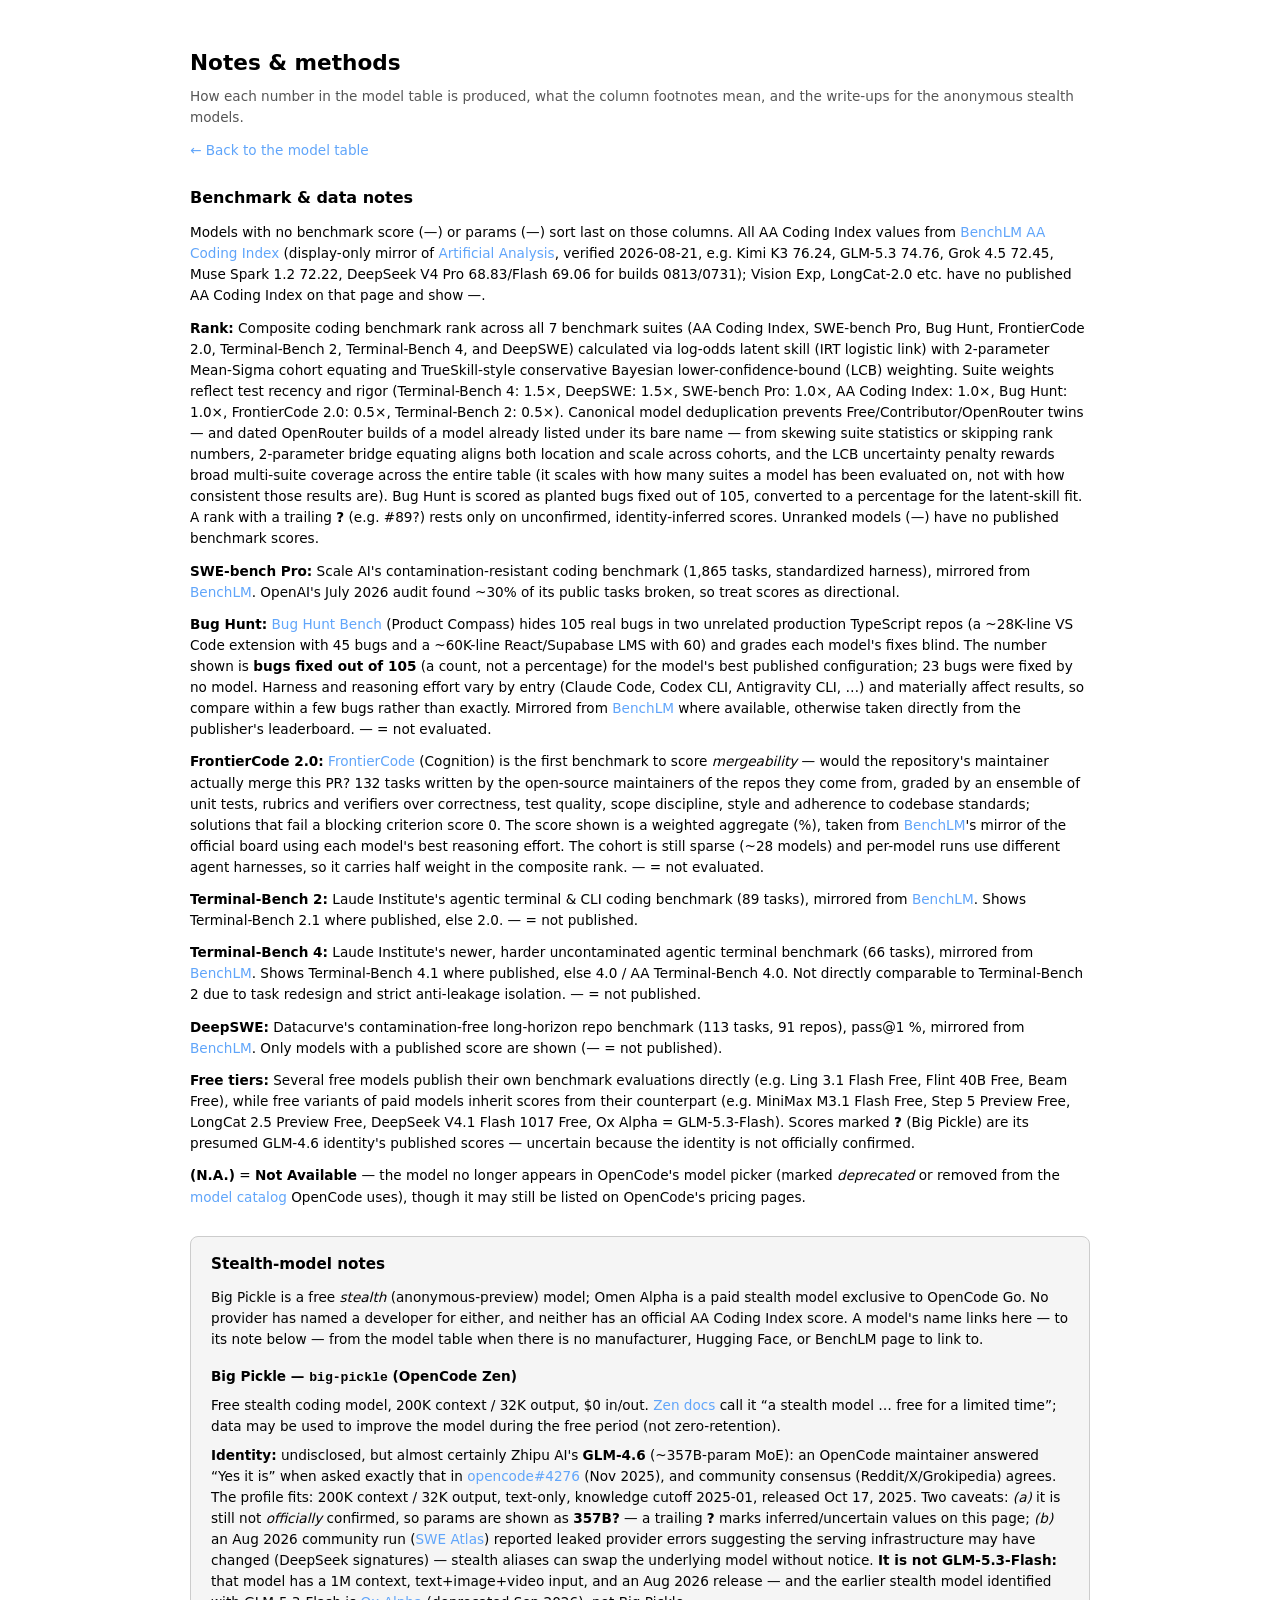
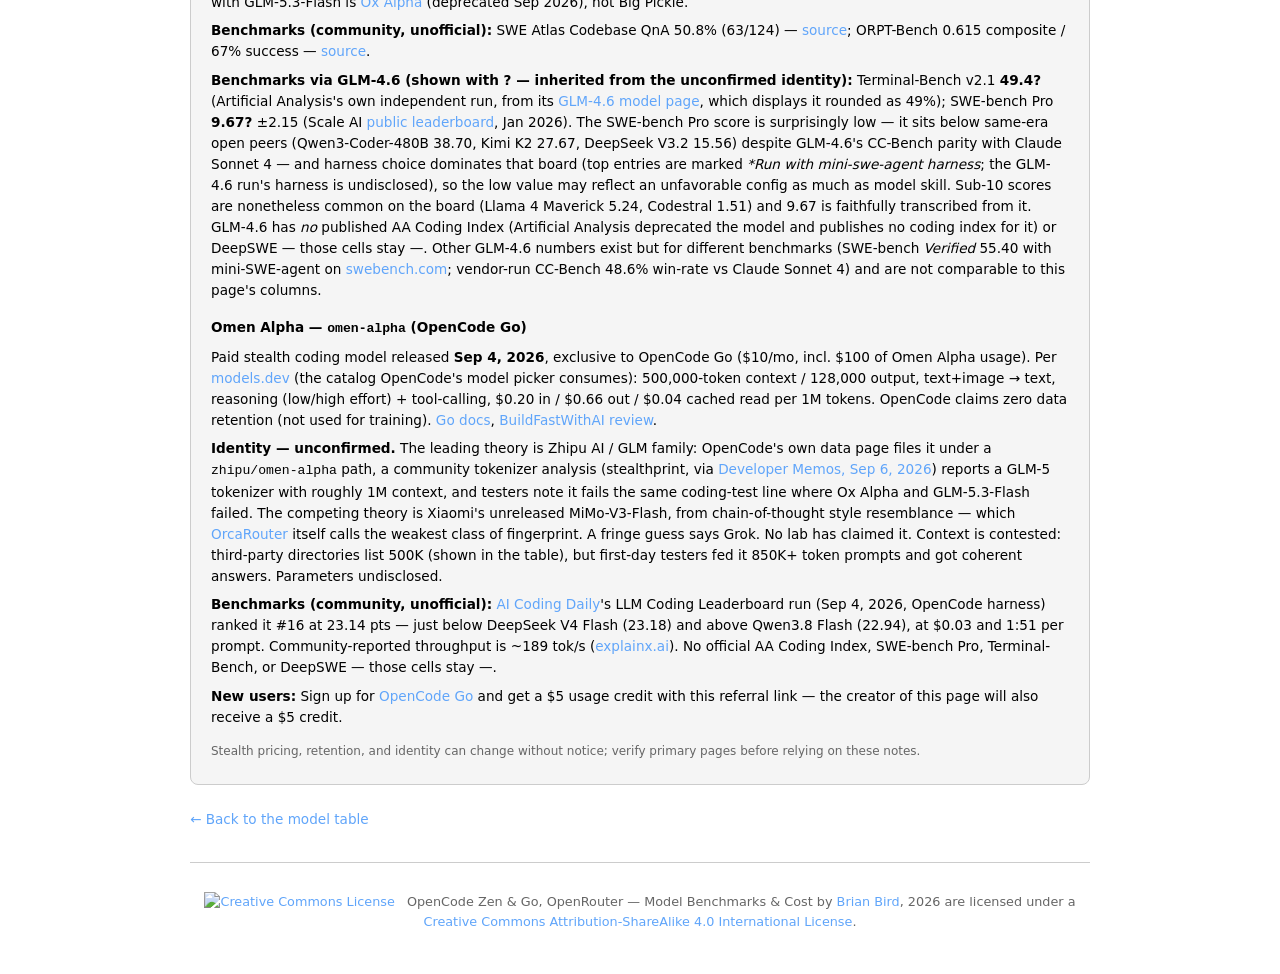
==== docs/notes.html @ cb59b264 "Split the page into a short-intro landing page and a separate notes page" ====
<!DOCTYPE html>
<!-- Companion page to docs/index.html: benchmark methods, data notes and the
     stealth-model write-ups. Linked from the bottom of the model table. -->
<html lang="en">
<head>
<meta charset="UTF-8">
<meta name="viewport" content="width=device-width, initial-scale=1.0">
<title>Notes &amp; Methods — OpenCode Zen &amp; Go, OpenRouter Model Benchmarks</title>
<link rel="stylesheet" href="notes.css">
</head>
<body>
  <h1>Notes &amp; methods</h1>
  <p class="lede">How each number in the model table is produced, what the column footnotes mean, and the write-ups for the anonymous stealth models.</p>
  <p class="backlink"><a href="index.html">&larr; Back to the model table</a></p>

  <h2>Benchmark &amp; data notes</h2>
  <p class="note">Models with no benchmark score (—) or params (—) sort last on those columns. All AA Coding Index values from <a href="https://benchlm.ai/benchmarks/aacodingindex" target="_blank" rel="noopener noreferrer">BenchLM AA Coding Index</a> (display-only mirror of <a href="https://artificialanalysis.ai/leaderboards/models" target="_blank" rel="noopener noreferrer">Artificial Analysis</a>, verified 2026-08-21, e.g. Kimi K3 76.24, GLM-5.3 74.76, Grok 4.5 72.45, Muse Spark 1.2 72.22, DeepSeek V4 Pro 68.83/Flash 69.06 for builds 0813/0731); Vision Exp, LongCat-2.0 etc. have no published AA Coding Index on that page and show —.</p>
  <p class="note"><strong>Rank:</strong> Composite coding benchmark rank across all 7 benchmark suites (AA Coding Index, SWE-bench Pro, Bug Hunt, FrontierCode 2.0, Terminal-Bench 2, Terminal-Bench 4, and DeepSWE) calculated via log-odds latent skill (IRT logistic link) with 2-parameter Mean-Sigma cohort equating and TrueSkill-style conservative Bayesian lower-confidence-bound (LCB) weighting. Suite weights reflect test recency and rigor (Terminal-Bench 4: 1.5×, DeepSWE: 1.5×, SWE-bench Pro: 1.0×, AA Coding Index: 1.0×, Bug Hunt: 1.0×, FrontierCode 2.0: 0.5×, Terminal-Bench 2: 0.5×). Canonical model deduplication prevents Free/Contributor/OpenRouter twins — and dated OpenRouter builds of a model already listed under its bare name — from skewing suite statistics or skipping rank numbers, 2-parameter bridge equating aligns both location and scale across cohorts, and the LCB uncertainty penalty rewards broad multi-suite coverage across the entire table (it scales with how many suites a model has been evaluated on, not with how consistent those results are). Bug Hunt is scored as planted bugs fixed out of 105, converted to a percentage for the latent-skill fit. A rank with a trailing <strong>?</strong> (e.g. #89?) rests only on unconfirmed, identity-inferred scores. Unranked models (—) have no published benchmark scores.</p>
  <p class="note"><strong>SWE-bench Pro:</strong> Scale AI's contamination-resistant coding benchmark (1,865 tasks, standardized harness), mirrored from <a href="https://benchlm.ai/benchmarks/swe-bench-pro" target="_blank" rel="noopener noreferrer">BenchLM</a>. OpenAI's July 2026 audit found ~30% of its public tasks broken, so treat scores as directional.</p>
  <p class="note"><strong>Bug Hunt:</strong> <a href="https://bughunt.productcompass.pm/" target="_blank" rel="noopener noreferrer">Bug Hunt Bench</a> (Product Compass) hides 105 real bugs in two unrelated production TypeScript repos (a ~28K-line VS Code extension with 45 bugs and a ~60K-line React/Supabase LMS with 60) and grades each model's fixes blind. The number shown is <strong>bugs fixed out of 105</strong> (a count, not a percentage) for the model's best published configuration; 23 bugs were fixed by no model. Harness and reasoning effort vary by entry (Claude Code, Codex CLI, Antigravity CLI, …) and materially affect results, so compare within a few bugs rather than exactly. Mirrored from <a href="https://benchlm.ai/" target="_blank" rel="noopener noreferrer">BenchLM</a> where available, otherwise taken directly from the publisher's leaderboard. — = not evaluated.</p>
  <p class="note"><strong>FrontierCode 2.0:</strong> <a href="https://cognition.com/frontiercode" target="_blank" rel="noopener noreferrer">FrontierCode</a> (Cognition) is the first benchmark to score <em>mergeability</em> — would the repository's maintainer actually merge this PR? 132 tasks written by the open-source maintainers of the repos they come from, graded by an ensemble of unit tests, rubrics and verifiers over correctness, test quality, scope discipline, style and adherence to codebase standards; solutions that fail a blocking criterion score 0. The score shown is a weighted aggregate (%), taken from <a href="https://benchlm.ai/" target="_blank" rel="noopener noreferrer">BenchLM</a>'s mirror of the official board using each model's best reasoning effort. The cohort is still sparse (~28 models) and per-model runs use different agent harnesses, so it carries half weight in the composite rank. — = not evaluated.</p>
  <p class="note"><strong>Terminal-Bench 2:</strong> Laude Institute's agentic terminal &amp; CLI coding benchmark (89 tasks), mirrored from <a href="https://benchlm.ai/benchmarks/terminal-bench" target="_blank" rel="noopener noreferrer">BenchLM</a>. Shows Terminal-Bench 2.1 where published, else 2.0. — = not published.</p>
  <p class="note"><strong>Terminal-Bench 4:</strong> Laude Institute's newer, harder uncontaminated agentic terminal benchmark (66 tasks), mirrored from <a href="https://benchlm.ai/benchmarks/terminal-bench" target="_blank" rel="noopener noreferrer">BenchLM</a>. Shows Terminal-Bench 4.1 where published, else 4.0 / AA Terminal-Bench 4.0. Not directly comparable to Terminal-Bench 2 due to task redesign and strict anti-leakage isolation. — = not published.</p>
  <p class="note"><strong>DeepSWE:</strong> Datacurve's contamination-free long-horizon repo benchmark (113 tasks, 91 repos), pass@1 %, mirrored from <a href="https://benchlm.ai/benchmarks/deepswe" target="_blank" rel="noopener noreferrer">BenchLM</a>. Only models with a published score are shown (— = not published).</p>
  <p class="note"><strong>Free tiers:</strong> Several free models publish their own benchmark evaluations directly (e.g. Ling 3.1 Flash Free, Flint 40B Free, Beam Free), while free variants of paid models inherit scores from their counterpart (e.g. MiniMax M3.1 Flash Free, Step 5 Preview Free, LongCat 2.5 Preview Free, DeepSeek V4.1 Flash 1017 Free, Ox Alpha = GLM-5.3-Flash). Scores marked <strong>?</strong> (Big Pickle) are its presumed GLM-4.6 identity's published scores — uncertain because the identity is not officially confirmed.</p>
  <p class="note"><strong>(N.A.)</strong> = <strong>Not Available</strong> — the model no longer appears in OpenCode's model picker (marked <em>deprecated</em> or removed from the <a href="https://models.dev/opencode" target="_blank" rel="noopener noreferrer">model catalog</a> OpenCode uses), though it may still be listed on OpenCode's pricing pages.</p>

  <section class="notes" id="stealth-notes">
    <h2>Stealth-model notes</h2>
    <p>Big Pickle is a free <em>stealth</em> (anonymous-preview) model; Omen Alpha is a paid stealth model exclusive to OpenCode Go. No provider has named a developer for either, and neither has an official AA Coding Index score. A model's name links here — to its note below — from the model table when there is no manufacturer, Hugging Face, or BenchLM page to link to.</p>

    <h3 id="big-pickle-note">Big Pickle — <code>big-pickle</code> (OpenCode Zen)</h3>
    <p>Free stealth coding model, 200K context / 32K output, $0 in/out. <a href="https://opencode.ai/docs/zen" target="_blank" rel="noopener noreferrer">Zen docs</a> call it “a stealth model … free for a limited time”; data may be used to improve the model during the free period (not zero-retention).</p>
    <p><strong>Identity:</strong> undisclosed, but almost certainly Zhipu AI's <strong>GLM-4.6</strong> (~357B-param MoE): an OpenCode maintainer answered “Yes it is” when asked exactly that in <a href="https://github.com/anomalyco/opencode/issues/4276" target="_blank" rel="noopener noreferrer">opencode#4276</a> (Nov 2025), and community consensus (Reddit/X/Grokipedia) agrees. The profile fits: 200K context / 32K output, text-only, knowledge cutoff 2025-01, released Oct 17, 2025. Two caveats: <em>(a)</em> it is still not <em>officially</em> confirmed, so params are shown as <strong>357B?</strong> — a trailing <strong>?</strong> marks inferred/uncertain values on this page; <em>(b)</em> an Aug 2026 community run (<a href="https://github.com/PhillipChaffee/big-pickle-swe-atlas" target="_blank" rel="noopener noreferrer">SWE Atlas</a>) reported leaked provider errors suggesting the serving infrastructure may have changed (DeepSeek signatures) — stealth aliases can swap the underlying model without notice. <strong>It is not GLM-5.3-Flash:</strong> that model has a 1M context, text+image+video input, and an Aug 2026 release — and the earlier stealth model identified with GLM-5.3-Flash is <a href="https://huggingface.co/zai-org/GLM-5.3-Flash" target="_blank" rel="noopener noreferrer">Ox Alpha</a> (deprecated Sep 2026), not Big Pickle.</p>
    <p><strong>Benchmarks (community, unofficial):</strong> SWE Atlas Codebase QnA 50.8% (63/124) — <a href="https://github.com/PhillipChaffee/big-pickle-swe-atlas" target="_blank" rel="noopener noreferrer">source</a>; ORPT-Bench 0.615 composite / 67% success — <a href="https://rosspeoples.github.io/orpt-bench/models/opencode-big-pickle.html" target="_blank" rel="noopener noreferrer">source</a>.</p>
    <p><strong>Benchmarks via GLM-4.6 (shown with <strong>?</strong> — inherited from the unconfirmed identity):</strong> Terminal-Bench v2.1 <strong>49.4?</strong> (Artificial Analysis's own independent run, from its <a href="https://artificialanalysis.ai/models/glm-4-6-reasoning" target="_blank" rel="noopener noreferrer">GLM-4.6 model page</a>, which displays it rounded as 49%); SWE-bench Pro <strong>9.67?</strong> ±2.15 (Scale AI <a href="https://labs.scale.com/leaderboard/swe_bench_pro_public" target="_blank" rel="noopener noreferrer">public leaderboard</a>, Jan 2026). The SWE-bench Pro score is surprisingly low — it sits below same-era open peers (Qwen3-Coder-480B 38.70, Kimi K2 27.67, DeepSeek V3.2 15.56) despite GLM-4.6's CC-Bench parity with Claude Sonnet 4 — and harness choice dominates that board (top entries are marked <em>*Run with mini-swe-agent harness</em>; the GLM-4.6 run's harness is undisclosed), so the low value may reflect an unfavorable config as much as model skill. Sub-10 scores are nonetheless common on the board (Llama 4 Maverick 5.24, Codestral 1.51) and 9.67 is faithfully transcribed from it. GLM-4.6 has <em>no</em> published AA Coding Index (Artificial Analysis deprecated the model and publishes no coding index for it) or DeepSWE — those cells stay —. Other GLM-4.6 numbers exist but for different benchmarks (SWE-bench <em>Verified</em> 55.40 with mini-SWE-agent on <a href="https://www.swebench.com/" target="_blank" rel="noopener noreferrer">swebench.com</a>; vendor-run CC-Bench 48.6% win-rate vs Claude Sonnet 4) and are not comparable to this page's columns.</p>

    <h3 id="omen-alpha-note">Omen Alpha — <code>omen-alpha</code> (OpenCode Go)</h3>
    <p>Paid stealth coding model released <strong>Sep 4, 2026</strong>, exclusive to OpenCode Go ($10/mo, incl. $100 of Omen Alpha usage). Per <a href="https://models.dev/" target="_blank" rel="noopener noreferrer">models.dev</a> (the catalog OpenCode's model picker consumes): 500,000-token context / 128,000 output, text+image → text, reasoning (low/high effort) + tool-calling, $0.20 in / $0.66 out / $0.04 cached read per 1M tokens. OpenCode claims zero data retention (not used for training). <a href="https://opencode.ai/docs/go/" target="_blank" rel="noopener noreferrer">Go docs</a>, <a href="https://www.buildfastwithai.com/blogs/omen-alpha-review" target="_blank" rel="noopener noreferrer">BuildFastWithAI review</a>.</p>
    <p><strong>Identity — unconfirmed.</strong> The leading theory is Zhipu AI / GLM family: OpenCode's own data page files it under a <code>zhipu/omen-alpha</code> path, a community tokenizer analysis (stealthprint, via <a href="https://developermemos.com/posts/omen-alpha-opencode-go-stealth-model/" target="_blank" rel="noopener noreferrer">Developer Memos, Sep 6, 2026</a>) reports a GLM-5 tokenizer with roughly 1M context, and testers note it fails the same coding-test line where Ox Alpha and GLM-5.3-Flash failed. The competing theory is Xiaomi's unreleased MiMo-V3-Flash, from chain-of-thought style resemblance — which <a href="https://www.orcarouter.ai/blog/omen-alpha-stealth-model" target="_blank" rel="noopener noreferrer">OrcaRouter</a> itself calls the weakest class of fingerprint. A fringe guess says Grok. No lab has claimed it. Context is contested: third-party directories list 500K (shown in the table), but first-day testers fed it 850K+ token prompts and got coherent answers. Parameters undisclosed.</p>
    <p><strong>Benchmarks (community, unofficial):</strong> <a href="https://aicodingdaily.com/model/omen-alpha" target="_blank" rel="noopener noreferrer">AI Coding Daily</a>'s LLM Coding Leaderboard run (Sep 4, 2026, OpenCode harness) ranked it #16 at 23.14 pts — just below DeepSeek V4 Flash (23.18) and above Qwen3.8 Flash (22.94), at $0.03 and 1:51 per prompt. Community-reported throughput is ~189 tok/s (<a href="https://www.explainx.ai/blog/opencode-omen-alpha-mystery-model-cheap-2026" target="_blank" rel="noopener noreferrer">explainx.ai</a>). No official AA Coding Index, SWE-bench Pro, Terminal-Bench, or DeepSWE — those cells stay —.</p>

    <p><strong>New users:</strong> Sign up for <a href="https://opencode.ai/go?ref=QKDZ8C7R68" target="_blank" rel="noopener noreferrer">OpenCode Go</a> and get a $5 usage credit with this referral link — the creator of this page will also receive a $5 credit.</p>

    <p class="footer" style="margin-top:0.9rem">Stealth pricing, retention, and identity can change without notice; verify primary pages before relying on these notes.</p>
   </section>

  <p class="backlink" style="margin-top:1.5rem"><a href="index.html">&larr; Back to the model table</a></p>

  <footer style="margin-top:2rem; padding-top:1rem; border-top:1px solid #ccc; font-size:0.8rem; color:#666; text-align:center;">
    <p><a href="https://creativecommons.org/licenses/by-sa/4.0/" target="_blank" rel="noopener noreferrer"><img src="https://i.creativecommons.org/l/by-sa/4.0/88x31.png" referrerpolicy="no-referrer" alt="Creative Commons License" style="vertical-align:middle; margin-right:0.5rem; border:0;"></a> <span>OpenCode Zen &amp; Go, OpenRouter — Model Benchmarks &amp; Cost</span> by <a href="https://profbird.dev" target="_blank" rel="noopener noreferrer">Brian Bird</a>, 2026 are licensed under a <a href="https://creativecommons.org/licenses/by-sa/4.0/" target="_blank" rel="noopener noreferrer">Creative Commons Attribution-ShareAlike 4.0 International License</a>.</p>
  </footer>
</body>
</html>
---- docs/notes.css ----
/* Styles for docs/notes.html — the methods/notes page split off index.html.
     Kept separate from index.html's inline sheet (that page carries the table
     and its filter UI); these are the reading styles both pages share. */
  :root { color-scheme: light dark; }
  body {
    font-family: system-ui, -apple-system, "Segoe UI", Roboto, sans-serif;
    margin: 0;
    padding: 2rem;
    max-width: 900px;
    margin-inline: auto;
    line-height: 1.55;
  }
  h1 { font-size: 1.35rem; margin-bottom: 0.35rem; }
  .lede { color: #555; font-size: 0.85rem; margin: 0 0 0.75rem; }
  .backlink { font-size: 0.85rem; margin: 0 0 1.25rem; }
  a { color: #60a5fa; text-decoration: none; }
  a:hover { text-decoration: underline; }
  a:visited { color: #93c5fd; }
  h2 { font-size: 1rem; margin: 1.6rem 0 0.4rem; }
  /* Benchmark / data notes */
  .note { font-size: 0.85rem; margin: 0.7rem 0; }
  .note strong { color: inherit; }
  .notes { background: rgba(128,128,128,0.08); border: 1px solid #ccc; border-radius: 8px; padding: 1rem 1.25rem; margin-top: 1.75rem; font-size: 0.85rem; }
  .notes h2 { font-size: 0.95rem; margin: 0 0 0.65rem 0; }
  .notes h3 { font-size: 0.85rem; margin: 1rem 0 0.3rem 0; }
  .notes p { margin: 0.45rem 0; }
  .notes code { font-size: 0.82rem; }
  .footer { color: #666; font-size: 0.75rem; margin-top: 1rem; }
  /* Highlight the entry a #...-note link jumps to */
  :target { background: rgba(96,165,250,0.14); border-radius: 6px; }
  @media (prefers-color-scheme: dark) {
    .lede { color: #a3b1c6; }
    .footer { color: #94a3b8; }
    .notes { border-color: #334155; }
  }
  @media (max-width: 760px) {
    body { padding: 1rem 0.85rem; }
    h1 { font-size: 1.15rem; }
    .note, .notes { font-size: 0.82rem; }
  }
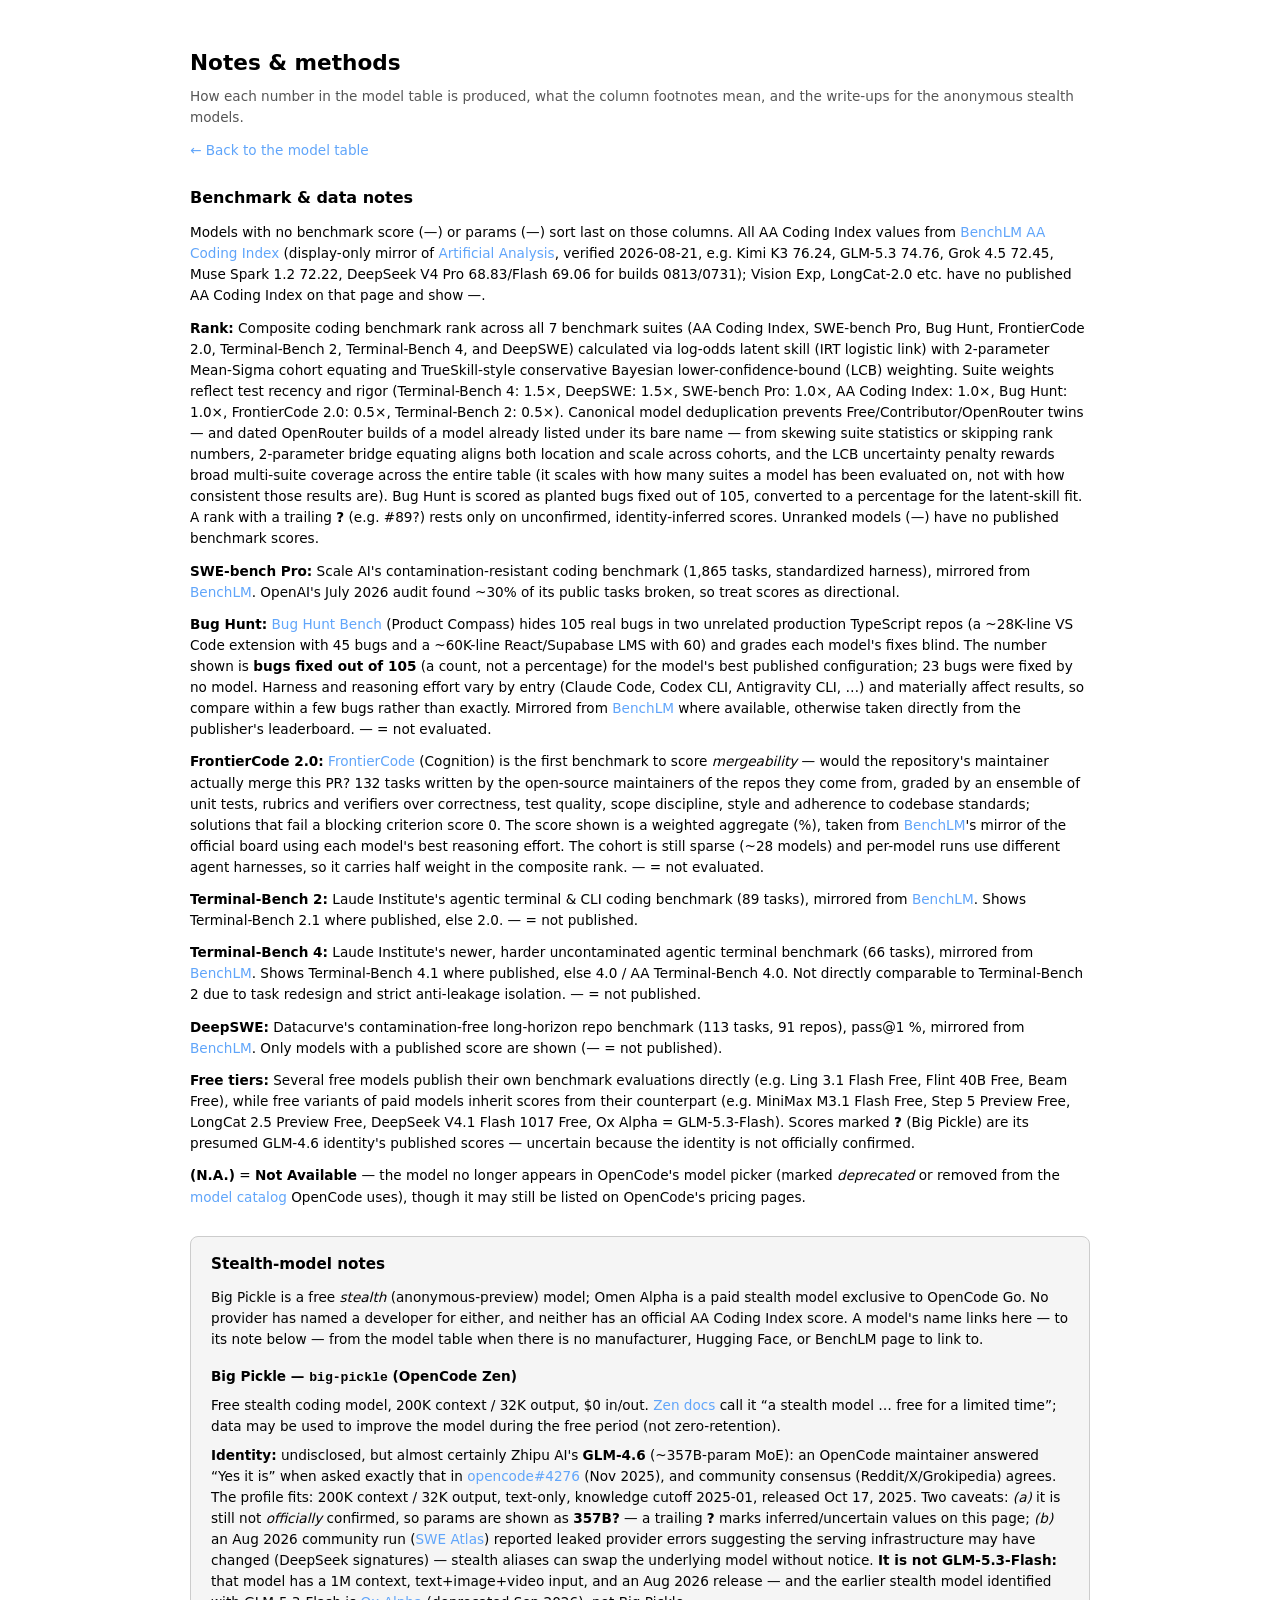
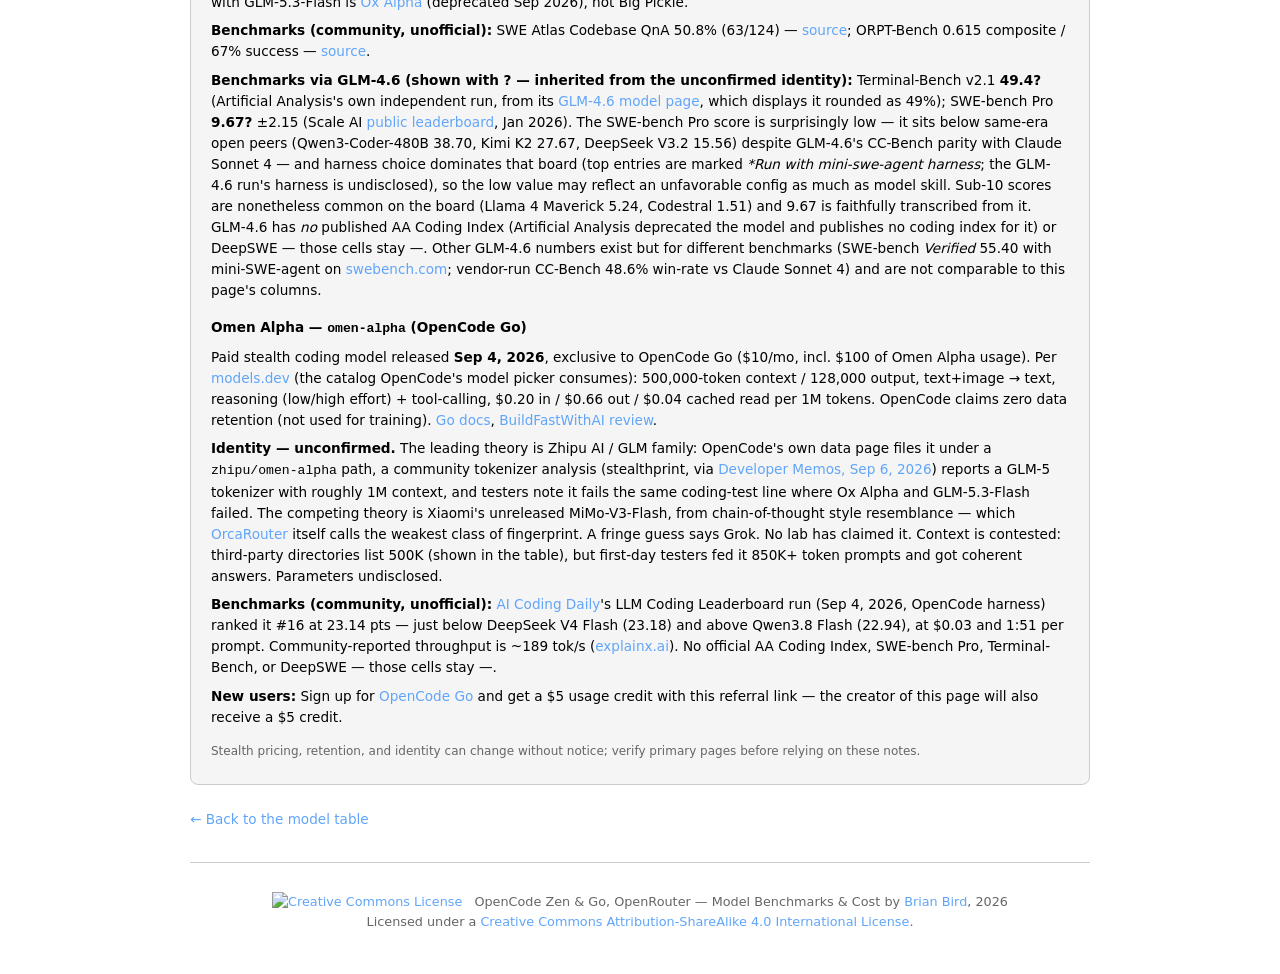
==== commit df58043a: "Footer: drop 'are', put Licensed... on second line Co-Authored-By: Claude Sonnet 5.5 <noreply@anthro" ====
--- a/docs/notes.html
+++ b/docs/notes.html
@@ -48,7 +48,7 @@
   <p class="backlink" style="margin-top:1.5rem"><a href="index.html">&larr; Back to the model table</a></p>
 
   <footer style="margin-top:2rem; padding-top:1rem; border-top:1px solid #ccc; font-size:0.8rem; color:#666; text-align:center;">
-    <p><a href="https://creativecommons.org/licenses/by-sa/4.0/" target="_blank" rel="noopener noreferrer"><img src="https://i.creativecommons.org/l/by-sa/4.0/88x31.png" referrerpolicy="no-referrer" alt="Creative Commons License" style="vertical-align:middle; margin-right:0.5rem; border:0;"></a> <span>OpenCode Zen &amp; Go, OpenRouter — Model Benchmarks &amp; Cost</span> by <a href="https://profbird.dev" target="_blank" rel="noopener noreferrer">Brian Bird</a>, 2026 are licensed under a <a href="https://creativecommons.org/licenses/by-sa/4.0/" target="_blank" rel="noopener noreferrer">Creative Commons Attribution-ShareAlike 4.0 International License</a>.</p>
+    <p><a href="https://creativecommons.org/licenses/by-sa/4.0/" target="_blank" rel="noopener noreferrer"><img src="https://i.creativecommons.org/l/by-sa/4.0/88x31.png" referrerpolicy="no-referrer" alt="Creative Commons License" style="vertical-align:middle; margin-right:0.5rem; border:0;"></a> <span>OpenCode Zen &amp; Go, OpenRouter — Model Benchmarks &amp; Cost</span> by <a href="https://profbird.dev" target="_blank" rel="noopener noreferrer">Brian Bird</a>, 2026<br>Licensed under a <a href="https://creativecommons.org/licenses/by-sa/4.0/" target="_blank" rel="noopener noreferrer">Creative Commons Attribution-ShareAlike 4.0 International License</a>.</p>
   </footer>
 </body>
 </html>
